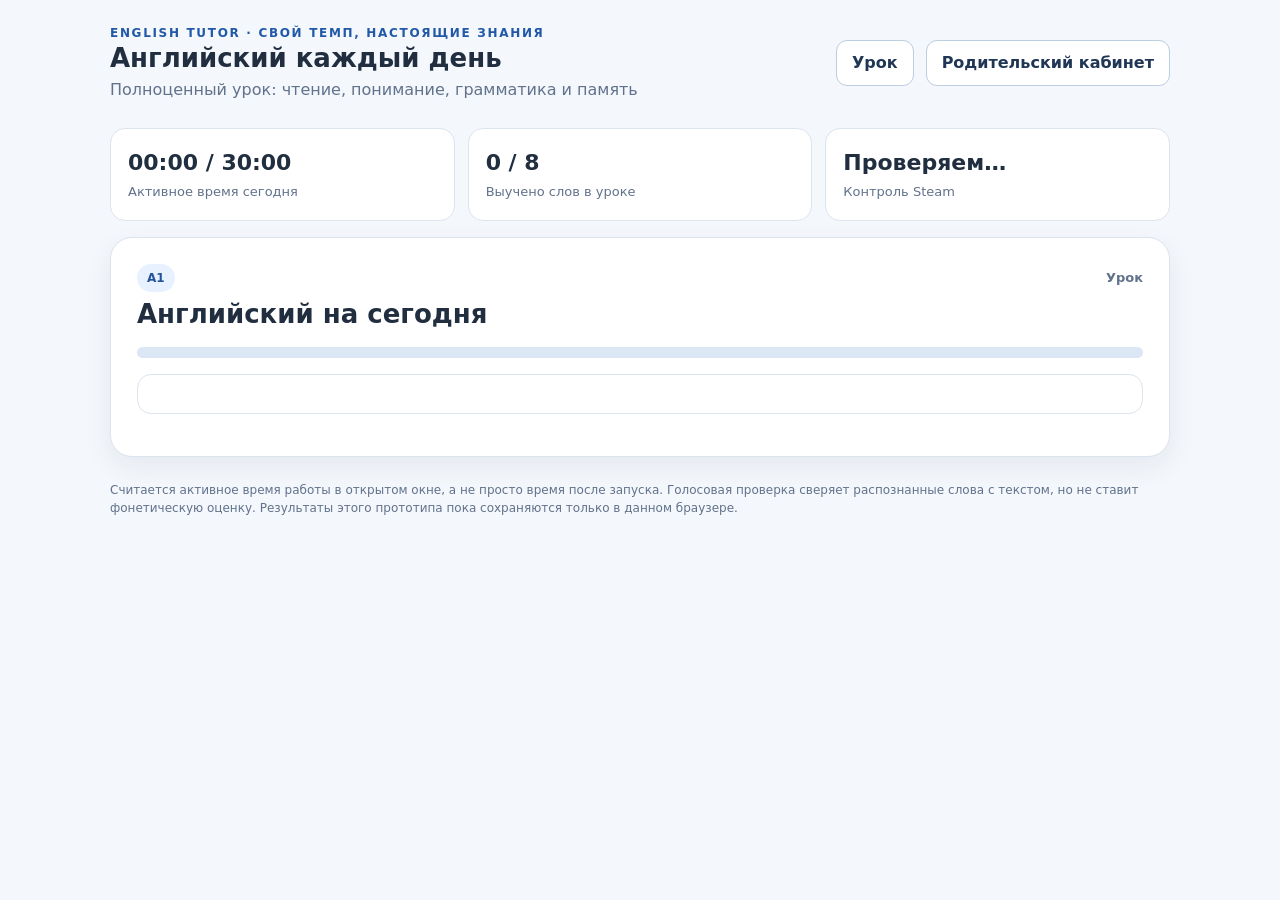
==== tutor/index.html @ bbf098bc "Add non-game English Tutor study and parent screens" ====
<!doctype html>
<html lang="ru"><head><meta charset="utf-8"><meta name="viewport" content="width=device-width,initial-scale=1"><meta name="color-scheme" content="light"><title>English Tutor — английский каждый день</title><link rel="stylesheet" href="style.css"></head>
<body><main>
<header><div><div class="eyebrow">English Tutor · Свой темп, настоящие знания</div><h1>Английский каждый день</h1><p>Полноценный урок: чтение, понимание, грамматика и память</p></div><div class="row"><button id="studentNav">Урок</button><button id="parentNav">Родительский кабинет</button></div></header>
<section id="studentView">
<div class="cards"><div class="card"><strong id="timer">00:00 / 30:00</strong><span>Активное время сегодня</span></div><div class="card"><strong id="mastered">0 / 8</strong><span>Выучено слов в уроке</span></div><div class="card"><strong id="steamStatus">Проверяем…</strong><span>Контроль Steam</span></div></div>
<div class="hero"><div class="row between"><span class="badge" id="lessonLevel">A1</span><span class="steps" id="lessonPhase">Урок</span></div><h2 id="lessonTitle">Английский на сегодня</h2><p id="lessonInfo" class="muted"></p><div class="bar"><div id="progressBar"></div></div>
<div id="taskArea" class="pane"></div><div id="feedback" role="status" aria-live="polite"></div></div>
<p class="footer">Считается активное время работы в открытом окне, а не просто время после запуска. Голосовая проверка сверяет распознанные слова с текстом, но не ставит фонетическую оценку. Результаты этого прототипа пока сохраняются только в данном браузере.</p>
</section>
<section id="parentView" class="hidden">
<div class="hero"><div class="eyebrow">Для взрослого</div><h2>Кабинет родителя</h2>
<div id="parentAuth"><p class="muted" id="pinHelp"></p><div class="control"><input id="pinInput" type="password" inputmode="numeric" autocomplete="off" placeholder="Родительский PIN (от 4 цифр)"><button class="primary" id="pinButton">Войти</button></div><div id="pinMessage"></div></div>
<div id="parentDashboard" class="hidden">
<div class="cards"><div class="card"><strong id="parentDays">0</strong><span>Завершённых дней</span></div><div class="card"><strong id="parentMinutes">0</strong><span>Активных минут</span></div><div class="card"><strong id="parentErrors">0</strong><span>Ошибок за всё время</span></div></div>
<div class="grid2"><div class="pane"><h3>Выдать следующий урок</h3><label for="lessonSelect">Тема урока</label><select id="lessonSelect" style="display:block;width:100%;margin:9px 0"></select><label for="extraWords">Дополнительные слова (по одному в строке: английский = перевод)</label><textarea id="extraWords" rows="5" style="width:100%;margin:9px 0" placeholder="bridge = мост&#10;quiet = тихий"></textarea><button class="primary" id="assignLesson">Назначить урок и слова</button><p id="assignMessage" class="muted"></p></div>
<div class="pane"><h3>Освоение слов сегодня</h3><div id="parentWords"></div><p class="small muted">Слово считается выученным после трёх правильных ответов подряд в нескольких видах проверки. Ошибки сохраняются в истории.</p></div></div>
<div class="pane"><h3>Последние ответы и ошибки</h3><div class="table-scroll"><table><thead><tr><th>Когда</th><th>Этап</th><th>Задание</th><th>Ответ</th><th>Результат</th></tr></thead><tbody id="attemptRows"></tbody></table></div></div>
<div class="row"><button id="exportData">Скачать отчёт JSON</button><button id="lockParent">Закрыть кабинет</button></div>
<p class="footer">PIN — защита от случайного входа, а не от администратора компьютера. Отчёты ребёнка не публикуются в GitHub. Для просмотра с другого устройства позже подключим уже существующую облачную базу с отдельными правами доступа.</p>
</div></div></section>
</main><script src="lessons.js"></script><script src="app.js"></script></body></html>
---- tutor/style.css ----
:root{font:16px/1.5 system-ui,-apple-system,"Segoe UI",Arial,sans-serif;color:#202e40;background:#f4f7fb;--ink:#202e40;--muted:#61728c;--line:#dce4ee;--accent:#2159a8;--accentBg:#e8f1ff;--green:#1d7654;--red:#b33d41}*{box-sizing:border-box}body{margin:0}button,input,select,textarea{font:inherit}button{cursor:pointer;border-radius:11px;border:1px solid #bbcde1;background:white;color:#203655;padding:10px 15px;font-weight:650}button.primary{background:var(--accent);color:white;border-color:var(--accent)}button:disabled{opacity:.5;cursor:not-allowed}button:hover:not(:disabled){filter:brightness(.97)}button:focus-visible,input:focus-visible{outline:3px solid #83b4fe;outline-offset:2px}input,select,textarea{border:1px solid #b6c9df;padding:11px 12px;border-radius:10px;background:#fff;color:var(--ink);max-width:100%}input[type=text],input[type=password]{width:100%}main{max-width:1100px;margin:auto;padding:24px 20px 70px}header{display:flex;gap:16px;align-items:center;justify-content:space-between;margin-bottom:26px;flex-wrap:wrap}header h1{font-size:26px;line-height:1.2;margin:1px 0 4px}header p{color:var(--muted);margin:0}.eyebrow{color:var(--accent);font-size:12px;font-weight:850;letter-spacing:.14em;text-transform:uppercase}.hero{border-radius:22px;background:white;border:1px solid var(--line);box-shadow:0 10px 28px #233e6412;padding:26px}.hero h2{font-size:26px;line-height:1.25;margin:6px 0 10px}.muted{color:var(--muted)}.small{font-size:13px}.row{display:flex;gap:12px;align-items:center;flex-wrap:wrap}.between{justify-content:space-between}.cards{display:grid;grid-template-columns:repeat(3,minmax(0,1fr));gap:13px;margin:16px 0}.card{border:1px solid var(--line);background:#fff;border-radius:15px;padding:17px}.card strong{display:block;font-size:22px}.card span{color:var(--muted);font-size:13px}.bar{height:11px;background:#dce7f6;border-radius:20px;overflow:hidden}.bar>div{height:100%;width:0;background:#2e78c4;transition:width .3s}.pane{border:1px solid var(--line);border-radius:14px;background:#fff;padding:19px;margin:16px 0}.task{font-size:19px;font-weight:650}.reading{font-size:19px;line-height:1.9;background:#f1f6fd;padding:20px;border-radius:14px}.reading .miss{background:#ffe2df;padding:2px 3px;border-radius:4px}.reading .hit{background:#daf5e6;padding:2px 3px;border-radius:4px}.option{width:100%;display:block;text-align:left;margin:9px 0}.word{font-size:32px;font-weight:760;margin:15px 0}.notice{border-left:4px solid var(--accent);background:#ecf4ff;padding:12px 16px;border-radius:5px;margin:14px 0}.notice.error{background:#fff0ef;border-color:var(--red);color:#842c34}.notice.success{background:#e7f7ee;border-color:var(--green);color:#215e45}.hidden{display:none!important}.steps{color:var(--muted);font-size:13px;font-weight:650}.steps .current{color:var(--accent)}.badge{background:#e8f1ff;color:#23549a;padding:5px 10px;border-radius:30px;font-size:12px;font-weight:750}table{width:100%;border-collapse:collapse;font-size:14px}th,td{text-align:left;border-bottom:1px solid var(--line);padding:10px 8px}th{color:var(--muted)}.table-scroll{overflow-x:auto}.control{display:flex;gap:8px;flex-wrap:wrap;align-items:center;margin:12px 0}.control input{flex:1;min-width:160px}.grid2{display:grid;grid-template-columns:1fr 1fr;gap:15px}.checkboxes label{display:block;margin:8px 0}.bigstat{font-size:36px;font-weight:770;color:var(--accent)}a{color:var(--accent)}.footer{font-size:12px;color:var(--muted);margin-top:24px}@media(max-width:740px){main{padding:13px 12px 45px}header h1{font-size:22px}.cards,.grid2{grid-template-columns:1fr}.hero{padding:17px}.reading{font-size:16px;padding:14px}table{font-size:12px}}
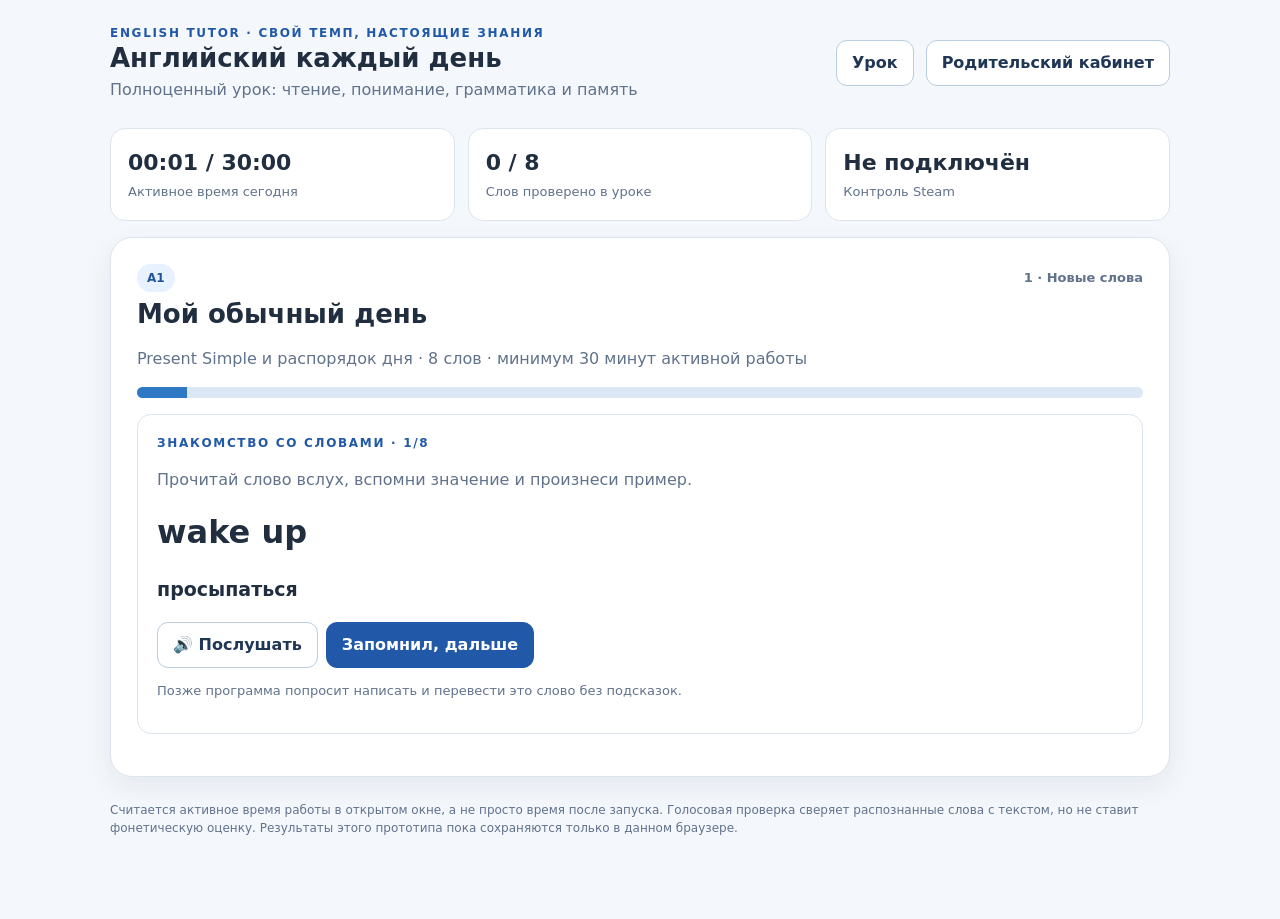
==== commit 4e5d5eeb: "Show persistent reading reference and freely selectable lesson sections" ====
--- a/tutor/index.html
+++ b/tutor/index.html
@@ -3,9 +3,9 @@
 <body><main>
 <header><div><div class="eyebrow">English Tutor · Свой темп, настоящие знания</div><h1>Английский каждый день</h1><p>Полноценный урок: чтение, понимание, грамматика и память</p></div><div class="row"><button id="studentNav">Урок</button><button id="parentNav">Родительский кабинет</button></div></header>
 <section id="studentView">
-<div class="cards"><div class="card"><strong id="timer">00:00 / 30:00</strong><span>Активное время сегодня</span></div><div class="card"><strong id="mastered">0 / 8</strong><span>Выучено слов в уроке</span></div><div class="card"><strong id="steamStatus">Проверяем…</strong><span>Контроль Steam</span></div></div>
+<div class="cards"><div class="card"><strong id="timer">00:00 / 30:00</strong><span>Активное время сегодня</span></div><div class="card"><strong id="mastered">0 / 8</strong><span>Слов проверено в уроке</span></div><div class="card"><strong id="steamStatus">Проверяем…</strong><span>Контроль Steam</span></div></div>
 <div class="hero"><div class="row between"><span class="badge" id="lessonLevel">A1</span><span class="steps" id="lessonPhase">Урок</span></div><h2 id="lessonTitle">Английский на сегодня</h2><p id="lessonInfo" class="muted"></p><div class="bar"><div id="progressBar"></div></div>
-<div id="taskArea" class="pane"></div><div id="feedback" role="status" aria-live="polite"></div></div>
+<p id="completionHint" class="small muted"></p><nav id="sectionNav" class="section-nav" aria-label="Разделы урока"></nav><div class="study-grid"><div id="taskArea" class="pane"></div><aside id="lessonReference" class="reference" aria-label="Текст урока и словарь"></aside></div><div id="feedback" role="status" aria-live="polite"></div></div>
 <p class="footer">Считается активное время работы в открытом окне, а не просто время после запуска. Голосовая проверка сверяет распознанные слова с текстом, но не ставит фонетическую оценку. Результаты этого прототипа пока сохраняются только в данном браузере.</p>
 </section>
 <section id="parentView" class="hidden">
@@ -14,7 +14,7 @@
 <div id="parentDashboard" class="hidden">
 <div class="cards"><div class="card"><strong id="parentDays">0</strong><span>Завершённых дней</span></div><div class="card"><strong id="parentMinutes">0</strong><span>Активных минут</span></div><div class="card"><strong id="parentErrors">0</strong><span>Ошибок за всё время</span></div></div>
 <div class="grid2"><div class="pane"><h3>Выдать следующий урок</h3><label for="lessonSelect">Тема урока</label><select id="lessonSelect" style="display:block;width:100%;margin:9px 0"></select><label for="extraWords">Дополнительные слова (по одному в строке: английский = перевод)</label><textarea id="extraWords" rows="5" style="width:100%;margin:9px 0" placeholder="bridge = мост&#10;quiet = тихий"></textarea><button class="primary" id="assignLesson">Назначить урок и слова</button><p id="assignMessage" class="muted"></p></div>
-<div class="pane"><h3>Освоение слов сегодня</h3><div id="parentWords"></div><p class="small muted">Слово считается выученным после трёх правильных ответов подряд в нескольких видах проверки. Ошибки сохраняются в истории.</p></div></div>
+<div class="pane"><h3>Освоение слов сегодня</h3><div id="parentWords"></div><p class="small muted">Слова проверяются с опорой на карточки и текст; ошибки сохраняются, а знание подтверждается дополнительно на следующих уроках.</p></div></div>
 <div class="pane"><h3>Последние ответы и ошибки</h3><div class="table-scroll"><table><thead><tr><th>Когда</th><th>Этап</th><th>Задание</th><th>Ответ</th><th>Результат</th></tr></thead><tbody id="attemptRows"></tbody></table></div></div>
 <div class="row"><button id="exportData">Скачать отчёт JSON</button><button id="lockParent">Закрыть кабинет</button></div>
 <p class="footer">PIN — защита от случайного входа, а не от администратора компьютера. Отчёты ребёнка не публикуются в GitHub. Для просмотра с другого устройства позже подключим уже существующую облачную базу с отдельными правами доступа.</p>
--- a/tutor/style.css
+++ b/tutor/style.css
@@ -1 +1,8 @@
-:root{font:16px/1.5 system-ui,-apple-system,"Segoe UI",Arial,sans-serif;color:#202e40;background:#f4f7fb;--ink:#202e40;--muted:#61728c;--line:#dce4ee;--accent:#2159a8;--accentBg:#e8f1ff;--green:#1d7654;--red:#b33d41}*{box-sizing:border-box}body{margin:0}button,input,select,textarea{font:inherit}button{cursor:pointer;border-radius:11px;border:1px solid #bbcde1;background:white;color:#203655;padding:10px 15px;font-weight:650}button.primary{background:var(--accent);color:white;border-color:var(--accent)}button:disabled{opacity:.5;cursor:not-allowed}button:hover:not(:disabled){filter:brightness(.97)}button:focus-visible,input:focus-visible{outline:3px solid #83b4fe;outline-offset:2px}input,select,textarea{border:1px solid #b6c9df;padding:11px 12px;border-radius:10px;background:#fff;color:var(--ink);max-width:100%}input[type=text],input[type=password]{width:100%}main{max-width:1100px;margin:auto;padding:24px 20px 70px}header{display:flex;gap:16px;align-items:center;justify-content:space-between;margin-bottom:26px;flex-wrap:wrap}header h1{font-size:26px;line-height:1.2;margin:1px 0 4px}header p{color:var(--muted);margin:0}.eyebrow{color:var(--accent);font-size:12px;font-weight:850;letter-spacing:.14em;text-transform:uppercase}.hero{border-radius:22px;background:white;border:1px solid var(--line);box-shadow:0 10px 28px #233e6412;padding:26px}.hero h2{font-size:26px;line-height:1.25;margin:6px 0 10px}.muted{color:var(--muted)}.small{font-size:13px}.row{display:flex;gap:12px;align-items:center;flex-wrap:wrap}.between{justify-content:space-between}.cards{display:grid;grid-template-columns:repeat(3,minmax(0,1fr));gap:13px;margin:16px 0}.card{border:1px solid var(--line);background:#fff;border-radius:15px;padding:17px}.card strong{display:block;font-size:22px}.card span{color:var(--muted);font-size:13px}.bar{height:11px;background:#dce7f6;border-radius:20px;overflow:hidden}.bar>div{height:100%;width:0;background:#2e78c4;transition:width .3s}.pane{border:1px solid var(--line);border-radius:14px;background:#fff;padding:19px;margin:16px 0}.task{font-size:19px;font-weight:650}.reading{font-size:19px;line-height:1.9;background:#f1f6fd;padding:20px;border-radius:14px}.reading .miss{background:#ffe2df;padding:2px 3px;border-radius:4px}.reading .hit{background:#daf5e6;padding:2px 3px;border-radius:4px}.option{width:100%;display:block;text-align:left;margin:9px 0}.word{font-size:32px;font-weight:760;margin:15px 0}.notice{border-left:4px solid var(--accent);background:#ecf4ff;padding:12px 16px;border-radius:5px;margin:14px 0}.notice.error{background:#fff0ef;border-color:var(--red);color:#842c34}.notice.success{background:#e7f7ee;border-color:var(--green);color:#215e45}.hidden{display:none!important}.steps{color:var(--muted);font-size:13px;font-weight:650}.steps .current{color:var(--accent)}.badge{background:#e8f1ff;color:#23549a;padding:5px 10px;border-radius:30px;font-size:12px;font-weight:750}table{width:100%;border-collapse:collapse;font-size:14px}th,td{text-align:left;border-bottom:1px solid var(--line);padding:10px 8px}th{color:var(--muted)}.table-scroll{overflow-x:auto}.control{display:flex;gap:8px;flex-wrap:wrap;align-items:center;margin:12px 0}.control input{flex:1;min-width:160px}.grid2{display:grid;grid-template-columns:1fr 1fr;gap:15px}.checkboxes label{display:block;margin:8px 0}.bigstat{font-size:36px;font-weight:770;color:var(--accent)}a{color:var(--accent)}.footer{font-size:12px;color:var(--muted);margin-top:24px}@media(max-width:740px){main{padding:13px 12px 45px}header h1{font-size:22px}.cards,.grid2{grid-template-columns:1fr}.hero{padding:17px}.reading{font-size:16px;padding:14px}table{font-size:12px}}+:root{font:16px/1.5 system-ui,-apple-system,"Segoe UI",Arial,sans-serif;color:#202e40;background:#f4f7fb;--ink:#202e40;--muted:#61728c;--line:#dce4ee;--accent:#2159a8;--accentBg:#e8f1ff;--green:#1d7654;--red:#b33d41}*{box-sizing:border-box}body{margin:0}button,input,select,textarea{font:inherit}button{cursor:pointer;border-radius:11px;border:1px solid #bbcde1;background:white;color:#203655;padding:10px 15px;font-weight:650}button.primary{background:var(--accent);color:white;border-color:var(--accent)}button:disabled{opacity:.5;cursor:not-allowed}button:hover:not(:disabled){filter:brightness(.97)}button:focus-visible,input:focus-visible{outline:3px solid #83b4fe;outline-offset:2px}input,select,textarea{border:1px solid #b6c9df;padding:11px 12px;border-radius:10px;background:#fff;color:var(--ink);max-width:100%}input[type=text],input[type=password]{width:100%}main{max-width:1100px;margin:auto;padding:24px 20px 70px}header{display:flex;gap:16px;align-items:center;justify-content:space-between;margin-bottom:26px;flex-wrap:wrap}header h1{font-size:26px;line-height:1.2;margin:1px 0 4px}header p{color:var(--muted);margin:0}.eyebrow{color:var(--accent);font-size:12px;font-weight:850;letter-spacing:.14em;text-transform:uppercase}.hero{border-radius:22px;background:white;border:1px solid var(--line);box-shadow:0 10px 28px #233e6412;padding:26px}.hero h2{font-size:26px;line-height:1.25;margin:6px 0 10px}.muted{color:var(--muted)}.small{font-size:13px}.row{display:flex;gap:12px;align-items:center;flex-wrap:wrap}.between{justify-content:space-between}.cards{display:grid;grid-template-columns:repeat(3,minmax(0,1fr));gap:13px;margin:16px 0}.card{border:1px solid var(--line);background:#fff;border-radius:15px;padding:17px}.card strong{display:block;font-size:22px}.card span{color:var(--muted);font-size:13px}.bar{height:11px;background:#dce7f6;border-radius:20px;overflow:hidden}.bar>div{height:100%;width:0;background:#2e78c4;transition:width .3s}.pane{border:1px solid var(--line);border-radius:14px;background:#fff;padding:19px;margin:16px 0}.task{font-size:19px;font-weight:650}.reading{font-size:19px;line-height:1.9;background:#f1f6fd;padding:20px;border-radius:14px}.reading .miss{background:#ffe2df;padding:2px 3px;border-radius:4px}.reading .hit{background:#daf5e6;padding:2px 3px;border-radius:4px}.option{width:100%;display:block;text-align:left;margin:9px 0}.word{font-size:32px;font-weight:760;margin:15px 0}.notice{border-left:4px solid var(--accent);background:#ecf4ff;padding:12px 16px;border-radius:5px;margin:14px 0}.notice.error{background:#fff0ef;border-color:var(--red);color:#842c34}.notice.success{background:#e7f7ee;border-color:var(--green);color:#215e45}.hidden{display:none!important}.steps{color:var(--muted);font-size:13px;font-weight:650}.steps .current{color:var(--accent)}.badge{background:#e8f1ff;color:#23549a;padding:5px 10px;border-radius:30px;font-size:12px;font-weight:750}table{width:100%;border-collapse:collapse;font-size:14px}th,td{text-align:left;border-bottom:1px solid var(--line);padding:10px 8px}th{color:var(--muted)}.table-scroll{overflow-x:auto}.control{display:flex;gap:8px;flex-wrap:wrap;align-items:center;margin:12px 0}.control input{flex:1;min-width:160px}.grid2{display:grid;grid-template-columns:1fr 1fr;gap:15px}.checkboxes label{display:block;margin:8px 0}.bigstat{font-size:36px;font-weight:770;color:var(--accent)}a{color:var(--accent)}.footer{font-size:12px;color:var(--muted);margin-top:24px}@media(max-width:740px){main{padding:13px 12px 45px}header h1{font-size:22px}.cards,.grid2{grid-template-columns:1fr}.hero{padding:17px}.reading{font-size:16px;padding:14px}table{font-size:12px}}
+/* Vocabulary tasks: give a useful sentence without revealing the target word. */
+.example{background:#eef6ff;border:1px solid #bfd6f5;border-radius:12px;padding:13px 16px;margin:13px 0}
+.example p{font-size:17px;font-weight:600;margin:9px 0 0;line-height:1.7}
+.source-text{margin:14px 0;padding:12px 14px;border:1px solid var(--line);border-radius:11px;background:#f9fbff}
+.source-text summary{cursor:pointer;color:var(--accent);font-weight:700}
+.source-text .reading{margin-top:12px;font-size:16px}
+.voice-status{background:#f4f7fb;padding:10px 12px;border-radius:9px;line-height:1.5}
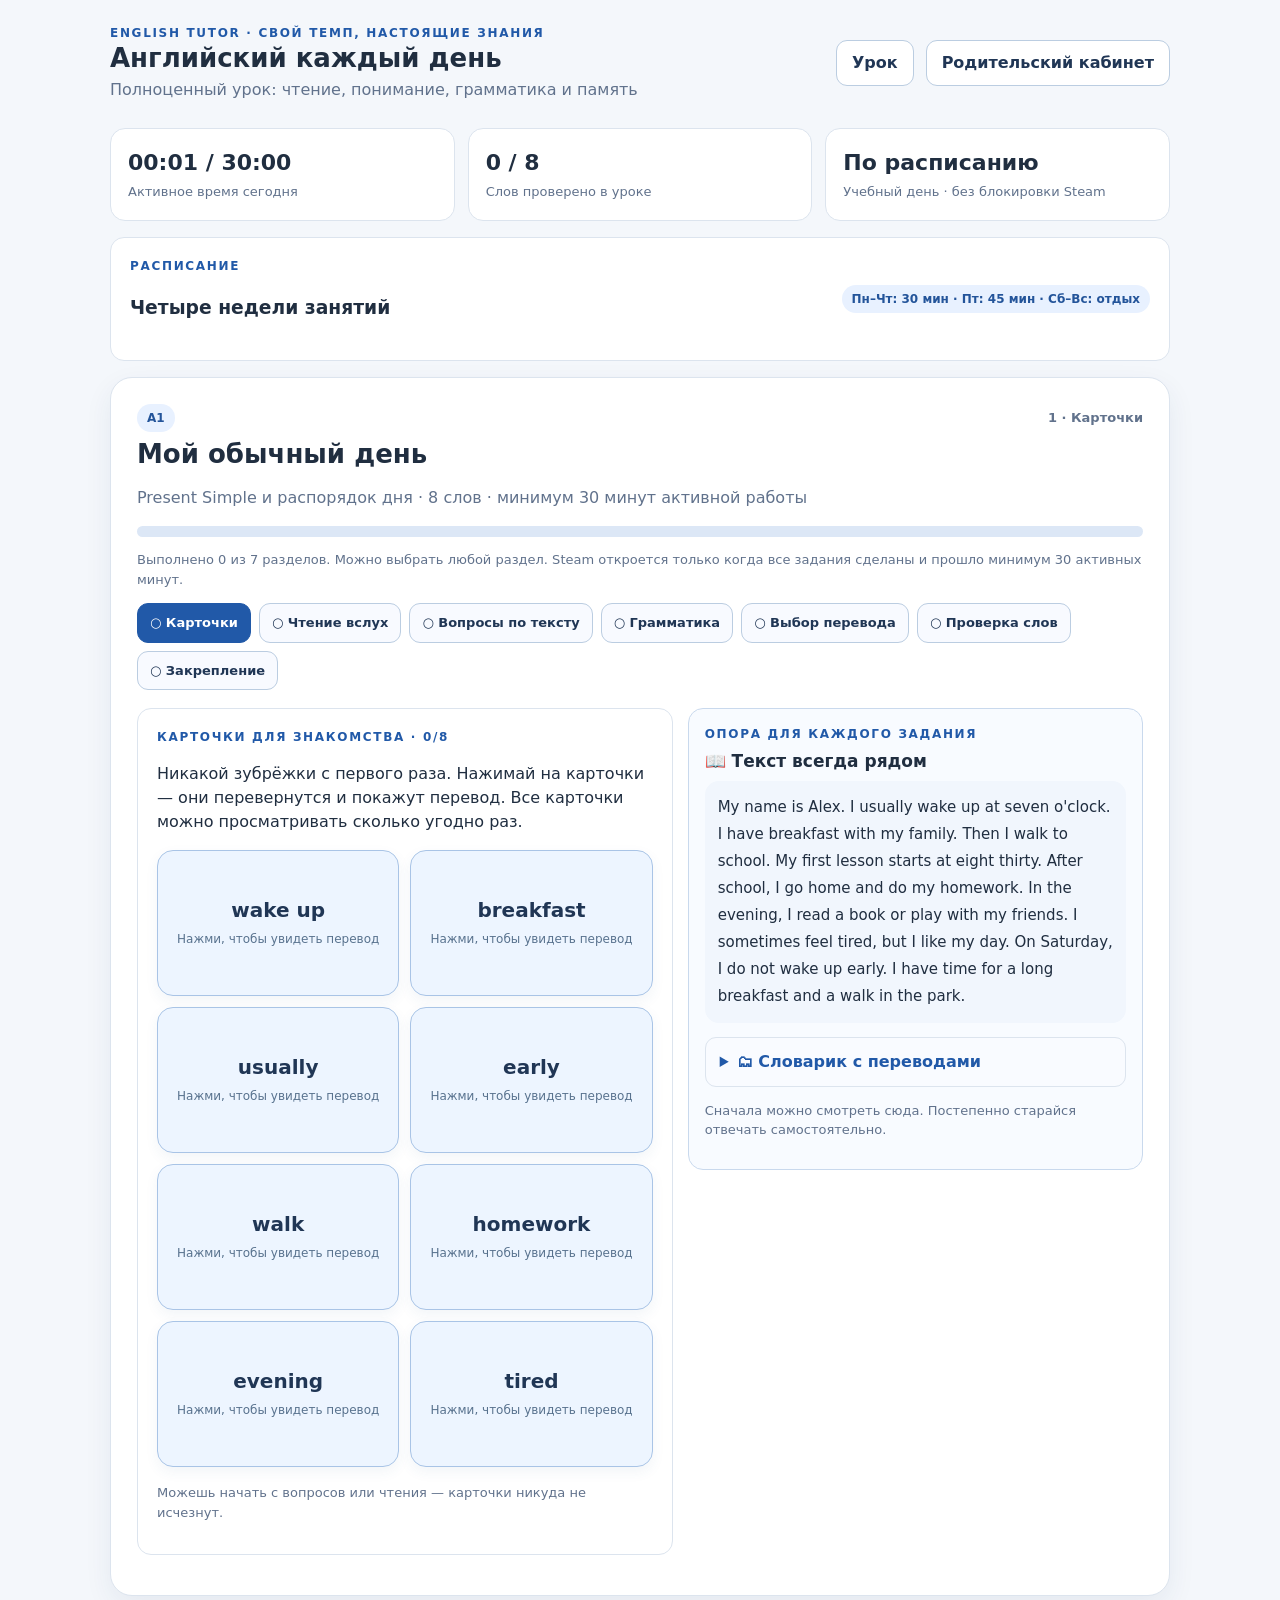
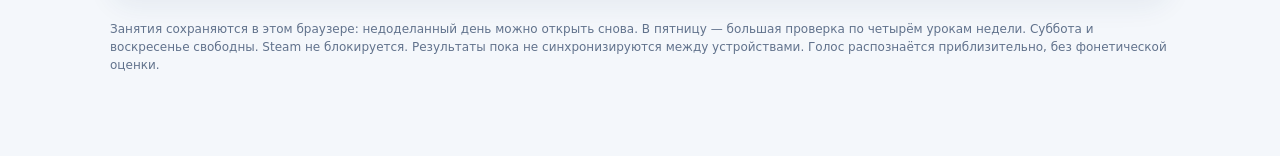
==== commit 509d1e09: "Show four-week lesson calendar and remove Steam enforcement from student UI" ====
--- a/tutor/index.html
+++ b/tutor/index.html
@@ -3,10 +3,11 @@
 <body><main>
 <header><div><div class="eyebrow">English Tutor · Свой темп, настоящие знания</div><h1>Английский каждый день</h1><p>Полноценный урок: чтение, понимание, грамматика и память</p></div><div class="row"><button id="studentNav">Урок</button><button id="parentNav">Родительский кабинет</button></div></header>
 <section id="studentView">
-<div class="cards"><div class="card"><strong id="timer">00:00 / 30:00</strong><span>Активное время сегодня</span></div><div class="card"><strong id="mastered">0 / 8</strong><span>Слов проверено в уроке</span></div><div class="card"><strong id="steamStatus">Проверяем…</strong><span>Контроль Steam</span></div></div>
-<div class="hero"><div class="row between"><span class="badge" id="lessonLevel">A1</span><span class="steps" id="lessonPhase">Урок</span></div><h2 id="lessonTitle">Английский на сегодня</h2><p id="lessonInfo" class="muted"></p><div class="bar"><div id="progressBar"></div></div>
+<div class="cards"><div class="card"><strong id="timer">00:00 / 30:00</strong><span>Активное время сегодня</span></div><div class="card"><strong id="mastered">0 / 8</strong><span>Слов проверено в уроке</span></div><div class="card"><strong id="dailyStatus">По расписанию</strong><span>Учебный день · без блокировки Steam</span></div></div>
+<div class="pane" id="calendarPanel"><div class="row between"><div><div class="eyebrow">Расписание</div><h3>Четыре недели занятий</h3></div><span class="badge">Пн–Чт: 30 мин · Пт: 45 мин · Сб–Вс: отдых</span></div><div id="calendarBoard"></div></div>
+<div class="hero" id="lessonHero"><div class="row between"><span class="badge" id="lessonLevel">A1</span><span class="steps" id="lessonPhase">Урок</span></div><h2 id="lessonTitle">Английский на сегодня</h2><p id="lessonInfo" class="muted"></p><div class="bar"><div id="progressBar"></div></div>
 <p id="completionHint" class="small muted"></p><nav id="sectionNav" class="section-nav" aria-label="Разделы урока"></nav><div class="study-grid"><div id="taskArea" class="pane"></div><aside id="lessonReference" class="reference" aria-label="Текст урока и словарь"></aside></div><div id="feedback" role="status" aria-live="polite"></div></div>
-<p class="footer">Считается активное время работы в открытом окне, а не просто время после запуска. Голосовая проверка сверяет распознанные слова с текстом, но не ставит фонетическую оценку. Результаты этого прототипа пока сохраняются только в данном браузере.</p>
+<p class="footer">Занятия сохраняются в этом браузере: недоделанный день можно открыть снова. В пятницу — большая проверка по четырём урокам недели. Суббота и воскресенье свободны. Steam не блокируется. Результаты пока не синхронизируются между устройствами. Голос распознаётся приблизительно, без фонетической оценки.</p>
 </section>
 <section id="parentView" class="hidden">
 <div class="hero"><div class="eyebrow">Для взрослого</div><h2>Кабинет родителя</h2>
@@ -19,4 +20,4 @@
 <div class="row"><button id="exportData">Скачать отчёт JSON</button><button id="lockParent">Закрыть кабинет</button></div>
 <p class="footer">PIN — защита от случайного входа, а не от администратора компьютера. Отчёты ребёнка не публикуются в GitHub. Для просмотра с другого устройства позже подключим уже существующую облачную базу с отдельными правами доступа.</p>
 </div></div></section>
-</main><script src="lessons.js"></script><script src="app.js"></script></body></html>+</main><script src="lessons.js"></script><script src="lessons-extra.js"></script><script src="schedule.js"></script><script src="app.js"></script></body></html>
--- a/tutor/style.css
+++ b/tutor/style.css
@@ -6,3 +6,40 @@
 .source-text summary{cursor:pointer;color:var(--accent);font-weight:700}
 .source-text .reading{margin-top:12px;font-size:16px}
 .voice-status{background:#f4f7fb;padding:10px 12px;border-radius:9px;line-height:1.5}
+
+/* Lesson sections can be explored in any order; progress is based on completed work. */
+.section-nav{display:flex;gap:8px;flex-wrap:wrap;margin:14px 0 4px}
+.section-nav button{font-size:13px;padding:9px 12px;border-radius:11px;background:#f8faff;text-align:left}
+.section-nav button.active{background:#2159a8;border-color:#2159a8;color:white}
+.section-nav button.done:not(.active){background:#e6f7ee;border-color:#b6e4ce;color:#155c3f}
+.study-grid{display:grid;grid-template-columns:minmax(0,1fr) minmax(265px,.85fr);gap:15px;align-items:start}
+.study-grid .pane{margin:14px 0}
+.reference{position:sticky;top:12px;max-height:75vh;overflow:auto;background:#f8fbff;border:1px solid #c9d9ed;border-radius:15px;margin-top:14px;padding:16px}
+.reference h3{font-size:17px;margin:6px 0}
+.reference .reading{font-size:15px;line-height:1.8;padding:13px}
+.reference .refwords{display:grid;grid-template-columns:1fr 1fr;gap:7px;margin:8px 0}
+.reference .refword{background:white;border:1px solid #d9e3f0;border-radius:9px;padding:6px 9px;font-size:12px}
+.reference .refword b{display:block;font-size:13px}
+.flash-grid{display:grid;grid-template-columns:repeat(2,minmax(0,1fr));gap:11px;margin:16px 0}
+.flashcard{display:flex;flex-direction:column;align-items:center;justify-content:center;min-height:146px;border:1px solid #a9c4e6;border-radius:16px;background:#edf5ff;padding:14px;text-align:center;box-shadow:0 5px 13px #2d5c9210;transition:transform .12s}
+.flashcard:hover{transform:translateY(-2px)}
+.flashcard.flipped{background:#eaf8f1;border-color:#a7d9c0}
+.flashcard .flash-main{font-size:20px;font-weight:780;line-height:1.25}
+.flashcard .flash-hint{font-size:12px;font-weight:400;color:#58728e;margin-top:7px}
+.flashcard .flash-check{font-size:12px;color:#177452;margin-top:9px}
+.mini-help{background:#fff9ea;border:1px solid #f0d9a3;border-radius:10px;padding:11px 14px}
+.section-complete{padding:22px;border:1px solid #a7dbc7;border-radius:14px;background:#effbf4}
+.option.correct-choice{border-color:#68b595;background:#ecf9f1}
+@media(max-width:850px){.study-grid{grid-template-columns:1fr}.reference{position:static;max-height:none;order:-1}.reference .reading{max-height:260px;overflow:auto}.flash-grid{grid-template-columns:repeat(2,minmax(0,1fr))}}
+@media(max-width:460px){.flash-grid{grid-template-columns:1fr 1fr;gap:8px}.flashcard{min-height:125px;padding:10px}.flashcard .flash-main{font-size:17px}.reference .refwords{grid-template-columns:1fr 1fr}.section-nav{gap:6px}.section-nav button{padding:8px;font-size:12px}}
+
+.task-picker{margin:14px 0 17px;padding:12px;border:1px solid #d9e4f0;border-radius:13px;background:#f9fbff}
+.task-picker p{margin:0 0 9px}
+.task-grid{display:grid;grid-template-columns:repeat(2,minmax(0,1fr));gap:7px;max-height:230px;overflow:auto}
+.task-grid button{display:flex;gap:9px;align-items:flex-start;text-align:left;font-size:12px;line-height:1.35;padding:9px;background:white;border-radius:9px;min-height:43px;font-weight:550}
+.task-grid button span:first-child{flex:0 0 auto;font-weight:800;color:#2d5ea3}
+.task-grid button.selected{background:#e9f3ff;border-color:#5b8bca}
+.task-grid button.done{background:#effaf4;border-color:#b7dec7}
+.task-grid button.done span:first-child{color:#20805c}
+.task-grid button:disabled{opacity:.7}
+@media(max-width:560px){.task-grid{grid-template-columns:1fr}}
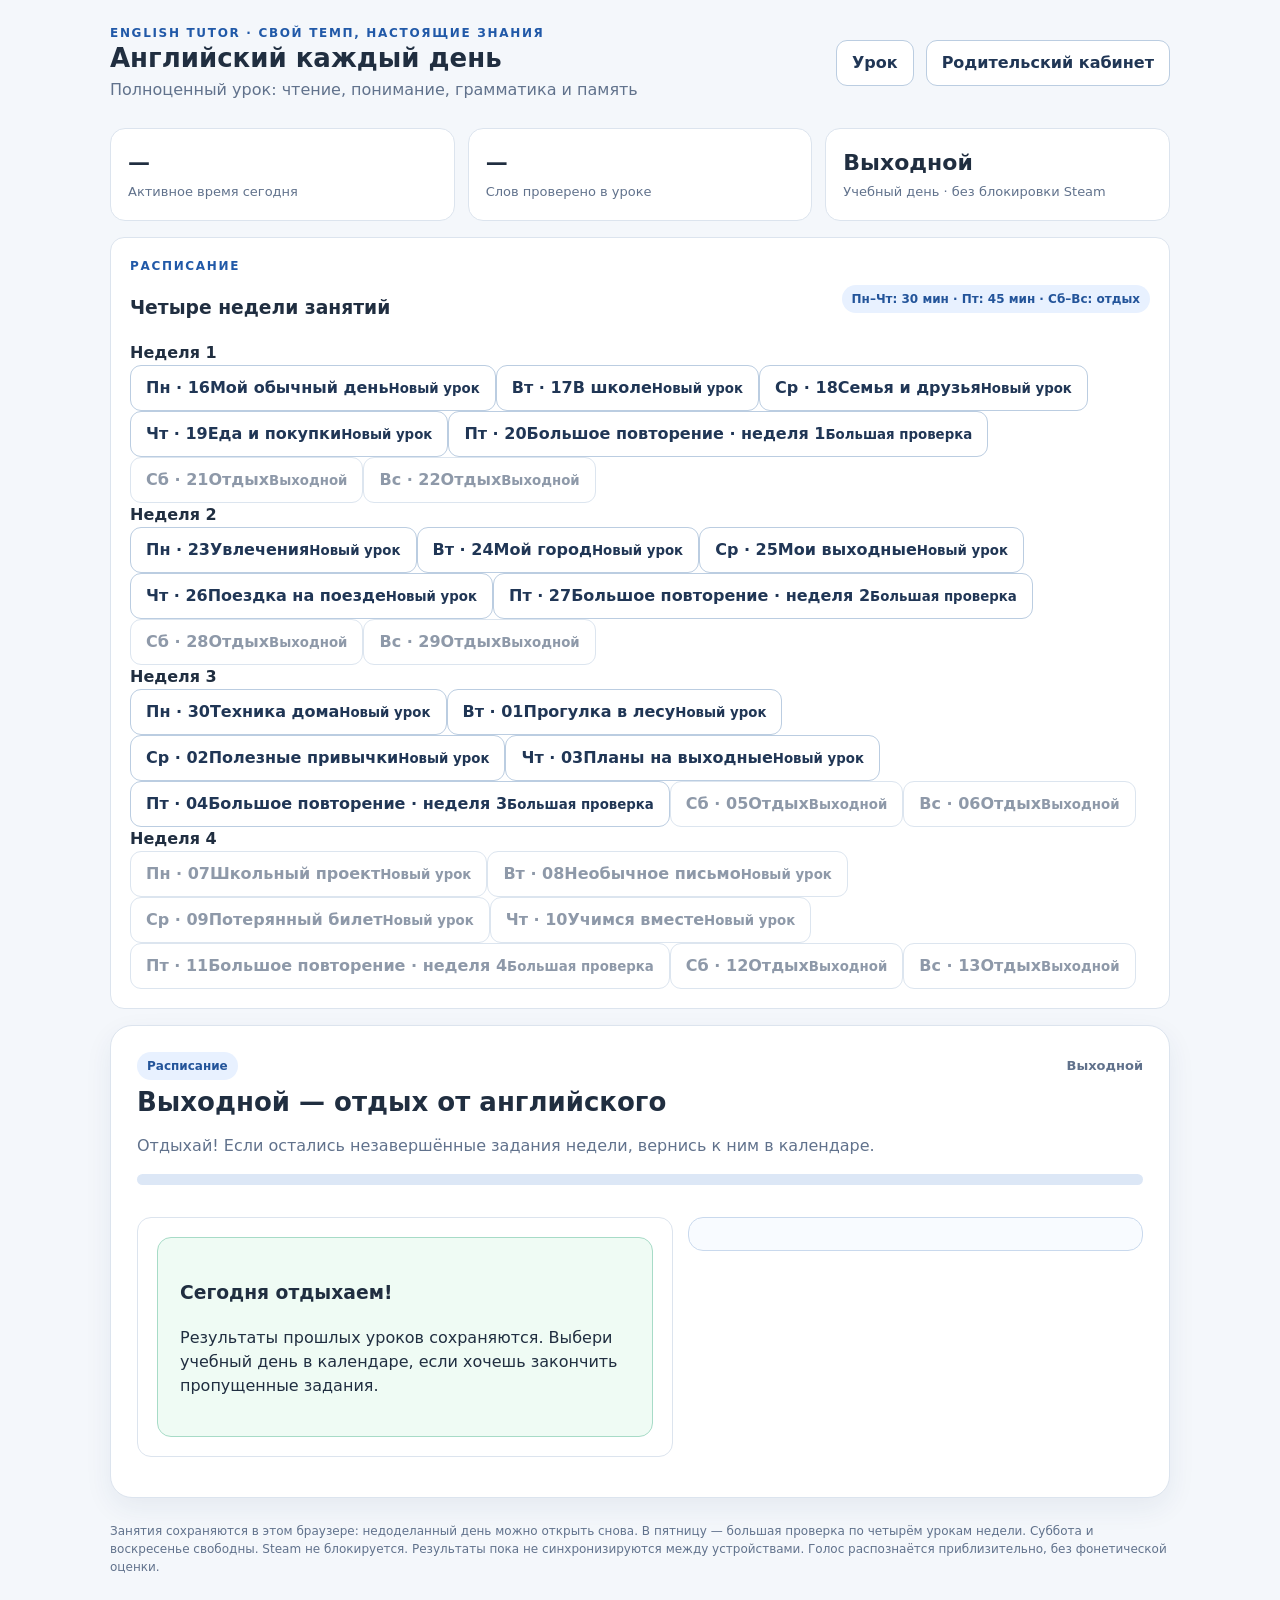
==== commit a7dc7f12: "Add parent report by day and ability to assign upcoming weekday lessons" ====
--- a/tutor/index.html
+++ b/tutor/index.html
@@ -14,8 +14,9 @@
 <div id="parentAuth"><p class="muted" id="pinHelp"></p><div class="control"><input id="pinInput" type="password" inputmode="numeric" autocomplete="off" placeholder="Родительский PIN (от 4 цифр)"><button class="primary" id="pinButton">Войти</button></div><div id="pinMessage"></div></div>
 <div id="parentDashboard" class="hidden">
 <div class="cards"><div class="card"><strong id="parentDays">0</strong><span>Завершённых дней</span></div><div class="card"><strong id="parentMinutes">0</strong><span>Активных минут</span></div><div class="card"><strong id="parentErrors">0</strong><span>Ошибок за всё время</span></div></div>
-<div class="grid2"><div class="pane"><h3>Выдать следующий урок</h3><label for="lessonSelect">Тема урока</label><select id="lessonSelect" style="display:block;width:100%;margin:9px 0"></select><label for="extraWords">Дополнительные слова (по одному в строке: английский = перевод)</label><textarea id="extraWords" rows="5" style="width:100%;margin:9px 0" placeholder="bridge = мост&#10;quiet = тихий"></textarea><button class="primary" id="assignLesson">Назначить урок и слова</button><p id="assignMessage" class="muted"></p></div>
-<div class="pane"><h3>Освоение слов сегодня</h3><div id="parentWords"></div><p class="small muted">Слова проверяются с опорой на карточки и текст; ошибки сохраняются, а знание подтверждается дополнительно на следующих уроках.</p></div></div>
+<div class="pane"><h3>Все четыре недели: отчёт по дням</h3><div id="parentWeekSummary" class="table-scroll"></div></div>
+<div class="grid2"><div class="pane"><h3>Назначить или изменить урок</h3><p class="small muted">В расписании уже стоят уроки на каждый будний день. Здесь можно поменять тему конкретного дня или добавить слова.</p><label for="parentAssignDate">Дата назначения</label><select id="parentAssignDate" style="display:block;width:100%;margin:9px 0"></select><label for="lessonSelect">Тема урока</label><select id="lessonSelect" style="display:block;width:100%;margin:9px 0"></select><label for="extraWords">Дополнительные слова (по одному в строке: английский = перевод)</label><textarea id="extraWords" rows="5" style="width:100%;margin:9px 0" placeholder="bridge = мост&#10;quiet = тихий"></textarea><button class="primary" id="assignLesson">Назначить урок и слова</button><p id="assignMessage" class="muted"></p></div>
+<div class="pane"><h3>Освоение слов сегодня</h3><div id="parentWords"></div><p class="small muted">Выполнение словарных заданий — не гарантия, что слово осталось в памяти. Для этого нужны пятничные повторения.</p></div></div>
 <div class="pane"><h3>Последние ответы и ошибки</h3><div class="table-scroll"><table><thead><tr><th>Когда</th><th>Этап</th><th>Задание</th><th>Ответ</th><th>Результат</th></tr></thead><tbody id="attemptRows"></tbody></table></div></div>
 <div class="row"><button id="exportData">Скачать отчёт JSON</button><button id="lockParent">Закрыть кабинет</button></div>
 <p class="footer">PIN — защита от случайного входа, а не от администратора компьютера. Отчёты ребёнка не публикуются в GitHub. Для просмотра с другого устройства позже подключим уже существующую облачную базу с отдельными правами доступа.</p>
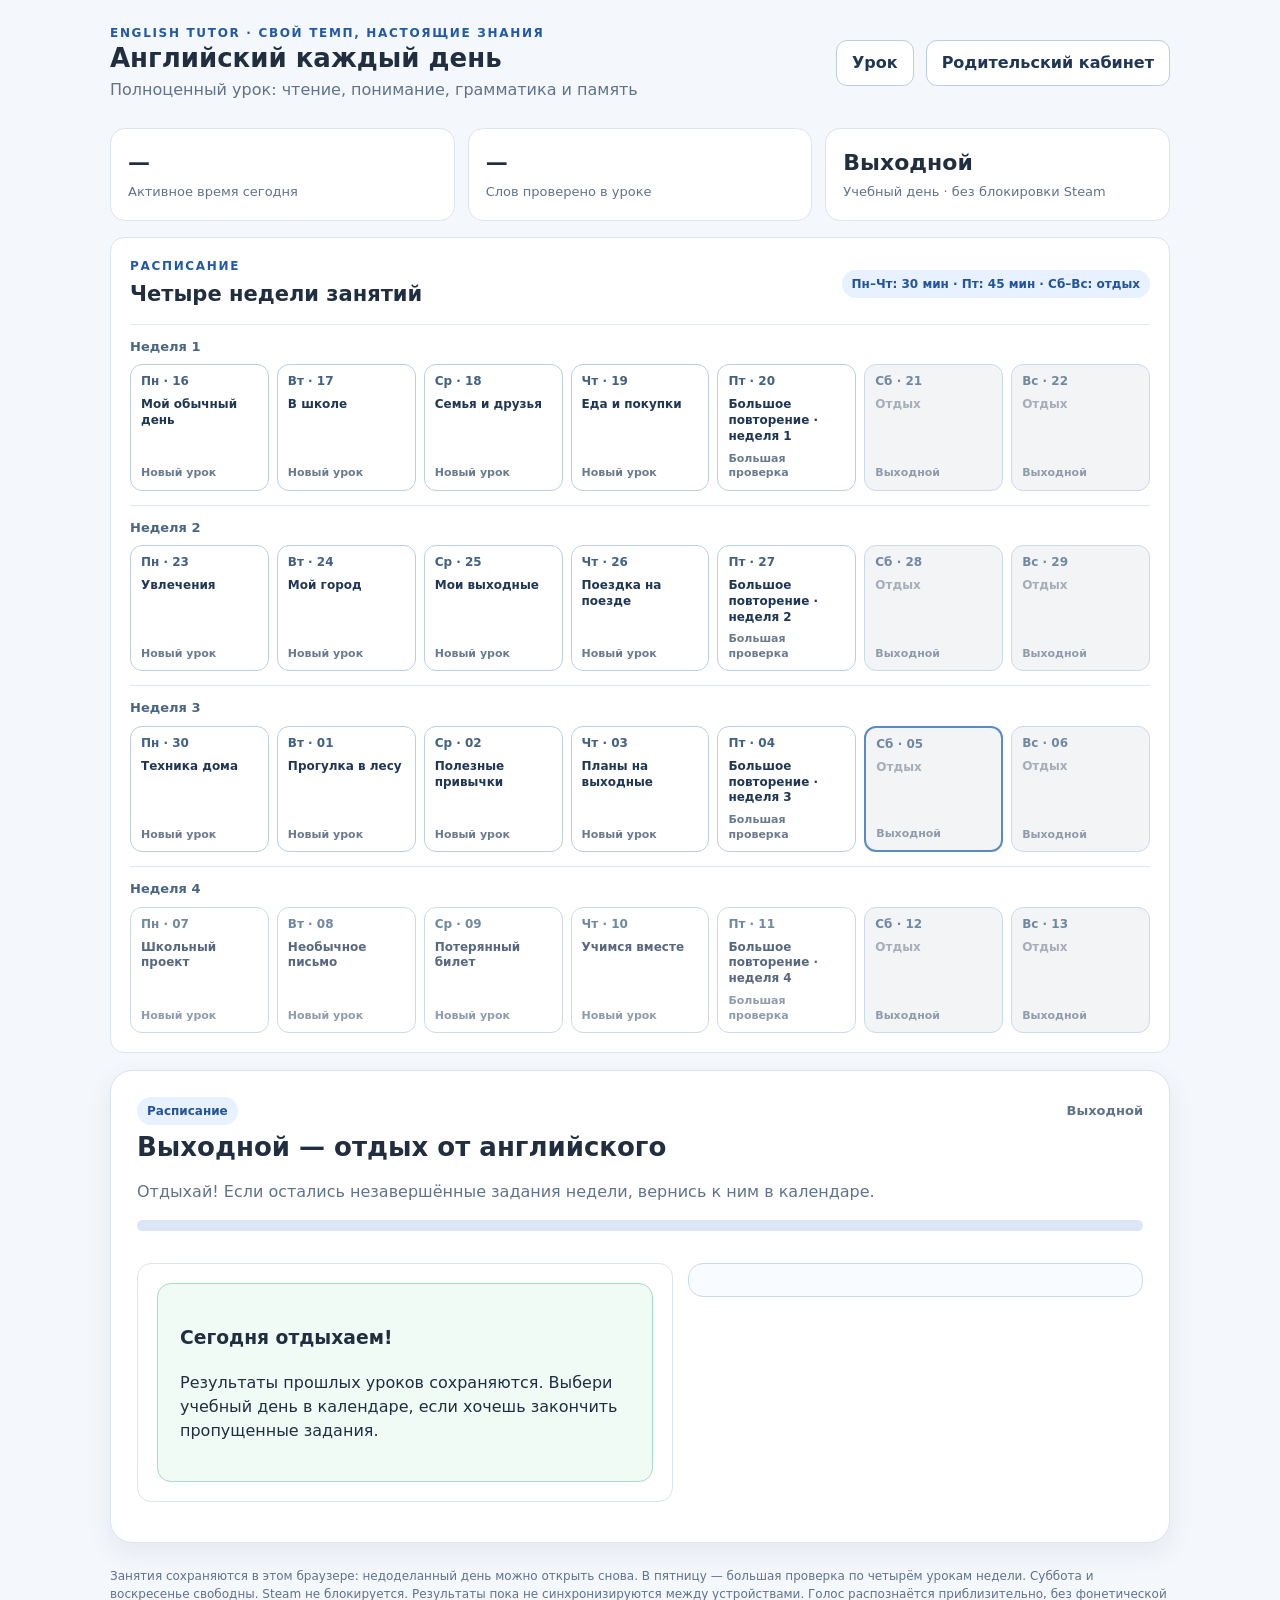
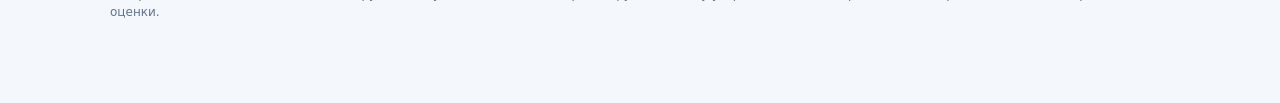
==== commit a567a13b: "Load pronunciation and sentence speech module" ====
--- a/tutor/index.html
+++ b/tutor/index.html
@@ -21,4 +21,4 @@
 <div class="row"><button id="exportData">Скачать отчёт JSON</button><button id="lockParent">Закрыть кабинет</button></div>
 <p class="footer">PIN — защита от случайного входа, а не от администратора компьютера. Отчёты ребёнка не публикуются в GitHub. Для просмотра с другого устройства позже подключим уже существующую облачную базу с отдельными правами доступа.</p>
 </div></div></section>
-</main><script src="lessons.js"></script><script src="lessons-extra.js"></script><script src="schedule.js"></script><script src="app.js"></script></body></html>+</main><script src="lessons.js"></script><script src="lessons-extra.js"></script><script src="schedule.js"></script><script src="speech-tools.js"></script><script src="app.js"></script></body></html>
--- a/tutor/style.css
+++ b/tutor/style.css
@@ -43,3 +43,54 @@
 .task-grid button.done span:first-child{color:#20805c}
 .task-grid button:disabled{opacity:.7}
 @media(max-width:560px){.task-grid{grid-template-columns:1fr}}
+
+/* Four-week school calendar: day status visible even for future dates. */
+#calendarPanel{margin:0 0 17px}
+#calendarPanel h3{margin:4px 0 0;font-size:21px}
+#calendarBoard{display:grid;gap:14px;margin-top:13px}
+.calendar-week{border-top:1px solid #e0e8f2;padding-top:12px}
+.calendar-week>strong{display:block;font-size:13px;color:#496584;margin-bottom:8px}
+.calendar-days{display:grid;grid-template-columns:repeat(7,minmax(0,1fr));gap:8px}
+.calendar-day{min-height:115px;text-align:left;display:flex;flex-direction:column;align-items:flex-start;gap:7px;background:#fff;padding:9px 10px;border-radius:12px;line-height:1.32}
+.calendar-day b{font-size:12px;color:#426184}
+.calendar-day span{font-size:12px;font-weight:650;flex:1}
+.calendar-day small{font-size:11px;color:#6b7b8f}
+.calendar-day.selected{border:2px solid #2265b0;background:#eef6ff}
+.calendar-day.complete{background:#e9f9f1;border-color:#a8d9bf}
+.calendar-day.rest{background:#f0f1f4;color:#8993a3}
+.calendar-day:disabled{opacity:.75;cursor:default}
+.parent-week{border-bottom:1px solid #e0e6ef;padding-bottom:12px;margin-bottom:10px}
+.parent-week h4{margin:8px 0;font-size:15px;color:#385578}
+@media(max-width:900px){.calendar-days{grid-template-columns:repeat(7,minmax(112px,1fr));width:max-content}.calendar-week{overflow-x:auto;padding-bottom:6px}.calendar-day{width:112px}}
+@media(max-width:540px){#calendarPanel h3{font-size:18px}.calendar-days{grid-template-columns:repeat(7,minmax(107px,1fr))}.calendar-day{width:107px;min-height:105px}}
+
+
+/* Listening and sentence-by-sentence pronunciation practice. */
+.tutor-voice-settings{display:flex;align-items:flex-end;flex-wrap:wrap;gap:10px;background:#eef5ff;border:1px solid #c9dbf2;padding:12px;border-radius:13px;margin:14px 0}
+.tutor-voice-settings label{font-size:12px;font-weight:750;display:flex;flex-direction:column;gap:5px;flex:1;min-width:145px}
+.tutor-voice-settings select{width:100%;padding:9px;min-height:42px}
+.tutor-voice-demo{font-size:13px;min-height:42px}
+.tutor-flash-wrap{min-width:0;display:flex;flex-direction:column;gap:6px}
+.tutor-flash-wrap .flashcard{width:100%;flex:1}
+.tutor-card-sound{width:100%;background:#dceeff;border:1px solid #a3c6ee;color:#204e86;font-size:13px;padding:7px 10px}
+.tutor-sentence-nav{display:flex;align-items:center;justify-content:space-between;gap:10px;margin:14px 0}
+.tutor-sentence-nav strong{font-size:14px;text-align:center}
+.tutor-sentence-nav button{padding:9px;font-size:13px}
+.tutor-sentence{min-height:118px;padding:20px 15px;background:linear-gradient(145deg,#eef5ff,#f7faff);border:1px solid #c6d9ef;border-radius:16px;display:flex;justify-content:center;align-content:center;align-items:center;flex-wrap:wrap;gap:7px;line-height:1.6;margin:12px 0}
+.tutor-read-word{border:1px solid #c9daed;background:white;color:#22364e;border-radius:8px;font-size:18px;font-weight:730;padding:7px 10px;line-height:1.4}
+.tutor-read-word span{font-size:11px;opacity:.68}
+.tutor-read-word.heard{background:#dff6e9;border-color:#7ecba4;color:#165f41}
+.tutor-read-word.unheard{background:#fff0ed;border-color:#dfa79f;color:#9b343b}
+.tutor-read-actions{display:flex;gap:8px;flex-wrap:wrap;margin:13px 0}
+.tutor-read-actions button{font-size:13px}
+.tutor-read-feedback{background:#f8fafc;border:1px solid #d6e1ed;border-radius:12px;padding:11px 14px;margin:12px 0;min-height:62px}
+.tutor-read-feedback p{margin:4px 0}
+.tutor-read-manual{background:#fafbfd;border:1px solid #dce6ef;border-radius:10px;padding:10px 13px;margin:10px 0}
+.tutor-read-manual summary{cursor:pointer;color:#476482;font-weight:650;font-size:13px}
+.tutor-read-manual p{margin:9px 0}
+.tutor-sentence-pills{display:flex;flex-wrap:wrap;gap:6px;padding:10px 0 14px;border-top:1px solid #e2eaf3;margin-top:16px}
+.tutor-sentence-pills button{padding:5px 9px;font-size:12px;min-width:36px}
+.tutor-sentence-pills button.active{background:#205ba7;border-color:#205ba7;color:white}
+.tutor-sentence-pills button.done:not(.active){background:#e1f6ea;border-color:#88c9a7;color:#145f3d}
+#sentenceContinue{margin-top:9px}
+@media(max-width:560px){.tutor-sentence-nav{flex-wrap:wrap}.tutor-sentence-nav strong{order:-1;width:100%}.tutor-sentence-nav button{flex:1}.tutor-sentence{padding:14px 8px}.tutor-read-word{font-size:15px;padding:6px 8px}.tutor-read-actions button{flex:1 1 42%}.tutor-voice-settings label{min-width:100%}.tutor-flash-wrap .flashcard{min-height:120px}}
